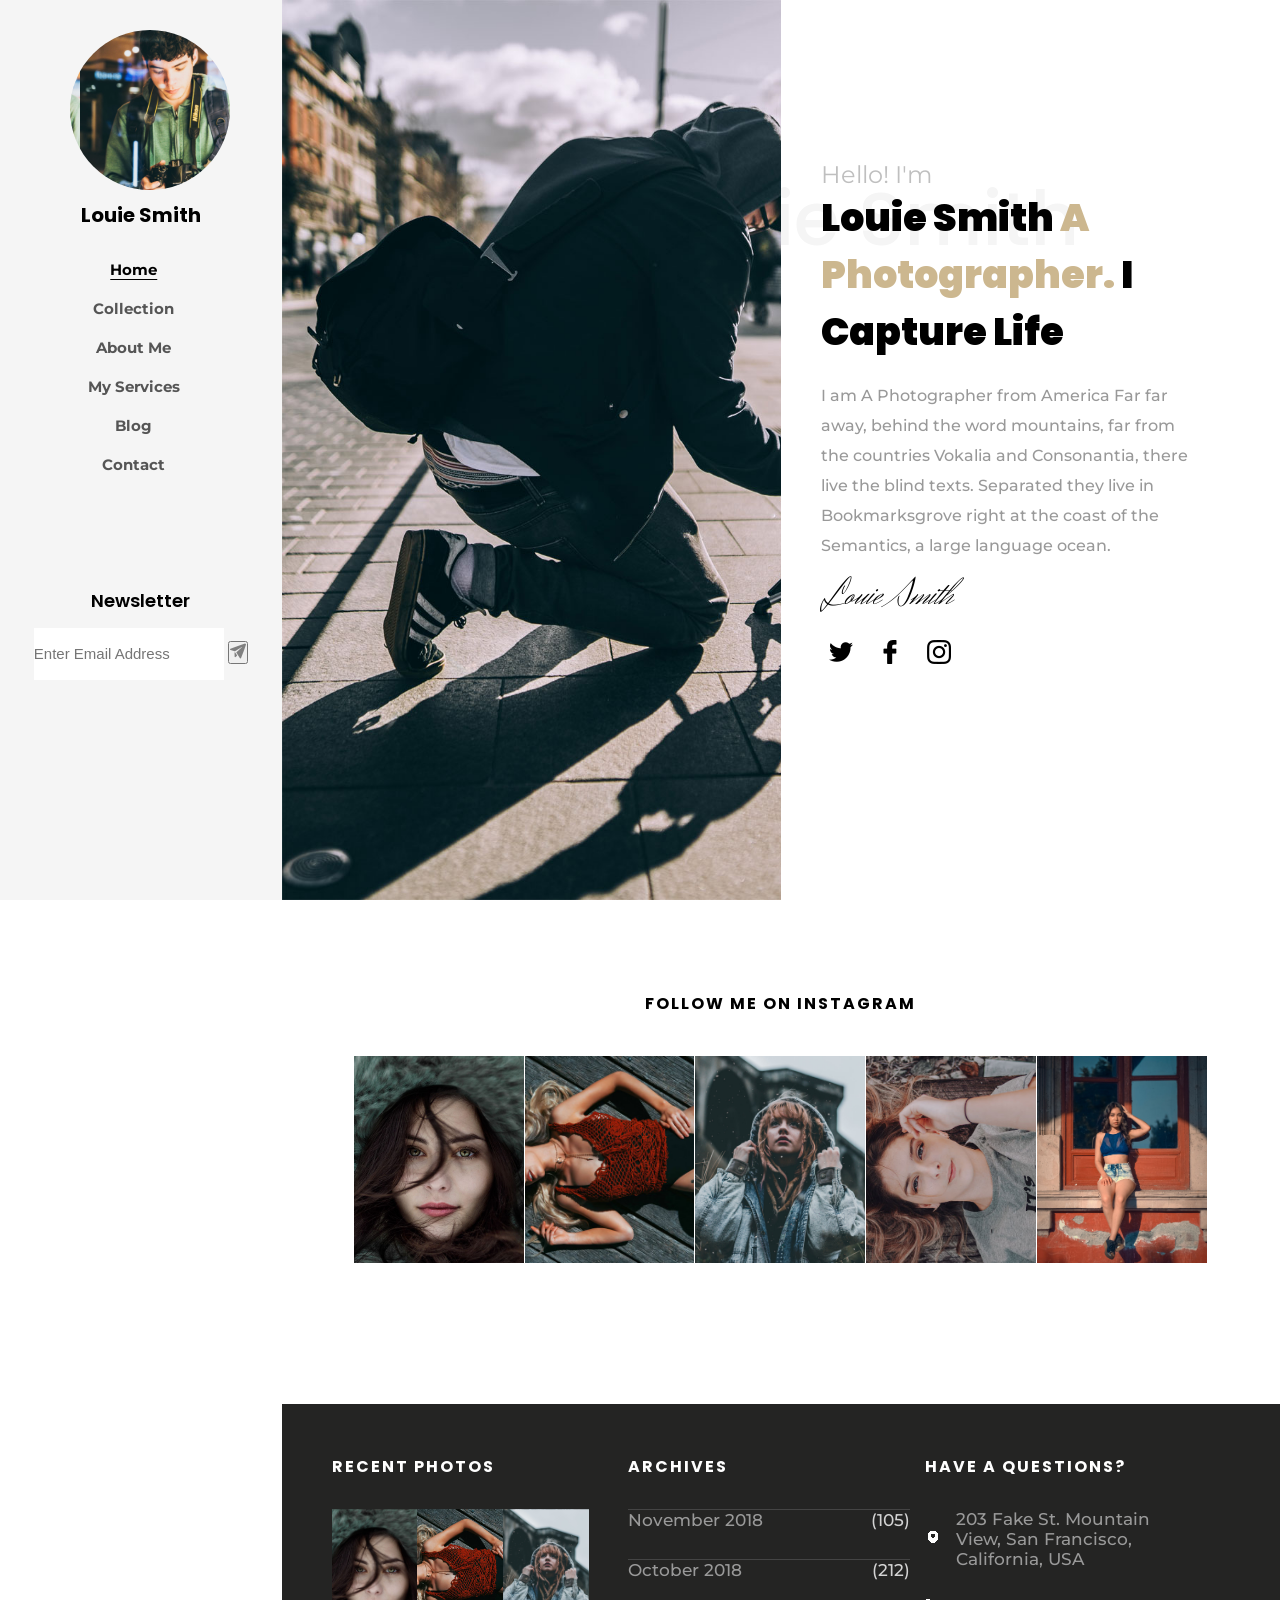
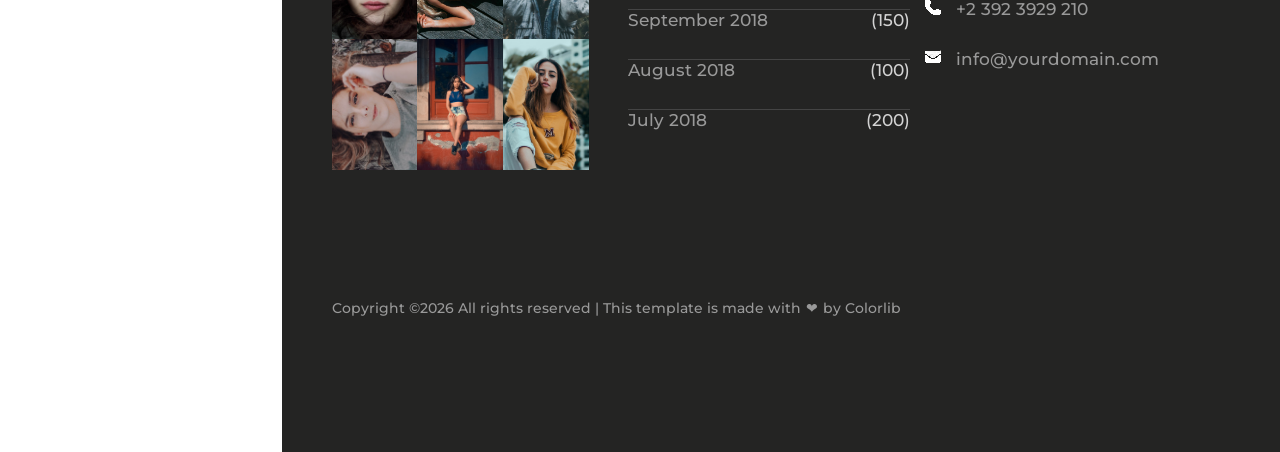
==== index.html @ a9728c2d "first commit" ====
<!DOCTYPE html>
<html lang="en">

<head>
    <link rel="preconnect" href="https://fonts.googleapis.com">
    <link rel="preconnect" href="https://fonts.gstatic.com" crossorigin>
    <link href="https://fonts.googleapis.com/css2?family=Herr+Von+Muellerhoff&display=swap" rel="stylesheet">
    <link rel="preconnect" href="https://fonts.googleapis.com">
    <link rel="preconnect" href="https://fonts.gstatic.com" crossorigin>
    <link href="https://fonts.googleapis.com/css2?family=Montserrat:ital,wght@0,100..900;1,100..900&display=swap"
        rel="stylesheet">
    <link rel="preconnect" href="https://fonts.googleapis.com">
    <link rel="preconnect" href="https://fonts.gstatic.com" crossorigin>
    <link href="https://fonts.googleapis.com/css2?family=Poppins:wght@700&display=swap" rel="stylesheet">
    <meta charset="UTF-8">
    <meta name="viewport" content="width=device-width, initial-scale=1.0">
    <title>Document</title>
    <link rel="stylesheet" href="style.css">
</head>

<body>
    <header>
        <div class="imgauth">
        </div>
        <h2 href="">Louie Smith</h2>
        <nav>
            <ul>
                <li><a class="home" href="index.html">Home</a></li>
                <li><a class="collection" href="collection.html">Collection</a></li>
                <li><a class="about" href="aboutme.html">About Me</a></li>
                <li><a class="services" href="services.html">My Services</a></li>
                <li><a class="blog" href="blog.html">Blog</a></li>
                <li><a class="contact" href="contact.html">Contact</a></li>
            </ul>

            <div class="newsle">
                <h3>Newsletter</h3>
                <form action="">
                    <input type="email" placeholder="Enter Email Address">
                    <button type="submit"></button>
                </form>
            </div>
        </nav>
    </header>
    <div class="content">
        <section>
            <div class="imglouie">
            </div>
            <div class="textlouie">
                <h2>Hello! I'm</h2>
                <h4>Louie Smith</h4>
                <h1>Louie Smith <span class="h1a">A Photographer.</span> I Capture Life</h1>
                <p>I am A Photographer from America Far far away, behind the word mountains, far from the countries
                    Vokalia and Consonantia, there live the blind texts. Separated they live in Bookmarksgrove right at
                    the coast of the Semantics, a large language ocean.</p>
                <h3>Louie Smith</h3>
                <a href="#"><span class="twitter"></span>
                </a><a href="#"><span class="facebook"></span>
                </a><a href="#"><span class="instagram"></span></a>
            </div>
            <div class="instaphotos">
                <h1>FOLLOW ME ON INSTAGRAM</h1>
                <div class="photos">
                    <div class="img1">
                    </div>
                    <div class="img2">
                    </div>
                    <div class="img3">
                    </div>
                    <div class="img4">
                    </div>
                    <div class="img5">
                    </div>
                </div>
            </div>
        </section>
        <footer>
            <div class="recentphotos">
                <h1>RECENT PHOTOS</h1>
                <div class="rimage1"></div>
                <div class="rimage2"></div>
                <div class="rimage3"></div>
                <div class="rimage4"></div>
                <div class="rimage5"></div>
                <div class="rimage6"></div>
            </div>
            <div class="archives">
                <h1>ARCHIVES</h1>
                <a class="nov" href="">
                    <span>November 2018</span> <span class="nb">(105)</span>
                </a>
                <a class="oct" href="">
                    <span>October 2018</span> <span class="nb">(212)</span>
                </a>
                <a class="sep" href="">
                    <span>September 2018</span> <span class="nb">(150)</span>
                </a>
                <a class="aug" href="">
                    <span>August 2018</span> <span class="nb">(100)</span>
                </a>
                <a class="jul" href="">
                    <span>July 2018</span> <span class="nb">(200)</span>
                </a>
            </div>
            <div class="havequestion">
                <h1>HAVE A QUESTIONS?</h1>
                <div class="item">
                    <span class="loc"></span>
                    <p>203 Fake St. Mountain View, San Francisco, California, USA</p>
                </div>
                <div class="item">
                    <span class="phone"></span>
                    <p>+2 392 3929 210</p>
                </div>
                <div class="item">
                    <span class="email"></span>
                    <p>info@yourdomain.com</p>
                </div>
            </div>
            <p class="copy">Copyright ©2026 All rights reserved | This template is made with <span></span> by Colorlib</p>
        </footer>
    </div>
</body>

</html>
---- style.css ----
*{
    margin: 0;
    padding: 0;
    box-sizing: border-box;
}

.home{
    color: black;
    text-decoration: underline 1px solid;
    text-underline-offset: 4px;
}

body{
    display: flex;
}

ul{
    list-style: none;

}

.imgauth{
    width: 160px;
    height: 160px;
    background-image: url("img/author.jpg");
    background-size: cover;
    border-radius: 100%;
    margin-top: 30px;
    margin-bottom: 10px;
    background-position: 10px;
    position: relative;
    left: 25%;
}

header  {
    width: 22%;
    height: 100vh;
    background-color: #F5F5F5;
    text-align: center;
    position: sticky;
    top: 0;
    float: left;
}

header h2 {
    margin-bottom: 30px;
    font-family: "Poppins", sans-serif;
    font-weight: 700;
    font-style: normal;
    font-size: 20px;
}

header li{
    margin-top: 20px;
}

header a{
    text-decoration: none;
    color: #555555;
    font-family: "Montserrat", sans-serif;
  font-optical-sizing: auto;
  font-weight: 700;
  font-style: normal;
  font-size: 15px;
    position: relative;
    transition: color 0.3s ease;
}

header a::after {
    content: '';
    position: absolute;
    bottom: -4px;
    left: 50%;
    transform: translateX(-50%);
    width: 0;
    height: 1px;
    background-color: black;
    transition: width 0.3s ease;
}

header a:hover{
    color: black;
}

header a:hover::after {
    width: 100%;
}
 
.newsle{
    margin-top: 40%;
}

.newsle h3{
    font-family: "Poppins", sans-serif;
  font-weight: 600;
  font-style: normal;
  font-size: 18px;
    margin-bottom: 5%;
}

.content{
    width: 78%;
    display: flex;
    flex-direction: column;
}

section {
    width: 100%;
    height: 156vh;
    background-color: #ffffff;
    display: flex;
    flex-wrap: wrap;
    align-content: flex-start;
    justify-content: center;
    z-index: -2;
    
}

.imglouie{ 
    width: 50%;
    height: 100vh;
    background-image: url("img/author-2.jpg");
    background-size: cover;
    display: flex;
}

.textlouie{
    width: 50%;
    padding: 40px;
    margin-top: 12%;
    height: 93.5vh;
}

.textlouie h4{
    position: absolute;
    color: #F5F5F5;
    font-size: 75px;
    font-family: "Poppins", sans-serif;
    font-weight: 500;
    font-style: normal;
    z-index: -1;
    top: 18vh;
    right: 15.7%;
}

.textlouie h1{
    font-family: "Poppins", sans-serif;
  font-weight: 900;
  font-style: normal;
  font-size: 38px;
  width: 90%;
}
.h1a {
    color: #ccb78f;
}

.textlouie h2{
    font-family: "Montserrat", sans-serif;
  font-weight: 400;
  font-style: normal;
  font-size: 24px;
  color: #bfbfbf;
}

.textlouie p{
    margin-top: 5%;
    font-size: 16px;
    color: #999;
    font-family: "Montserrat", sans-serif;
    font-weight: 500;
    font-style: normal;
    width: 90%;
    line-height: 30px;
}

.textlouie h3{
    margin-top: 2%;
    font-family: "Herr Von Muellerhoff", cursive;
  font-weight: 400;
  font-style: normal;
  font-size: 38px;
  margin-bottom: 4%;
}

a span.twitter{
    margin-left: 2%;
}

a{  
    margin-right: 5%;
    width: 50px;
    height: 50px;
    text-decoration: none;
}

.twitter::before{
    content: url("img/twitter24.png");
    
}
.facebook::before{
    content: url("img/logo-do-facebook24.png");
}
.instagram::before{
    content: url("img/instagram24.png");
}

.instaphotos{
    width: 100%;
    height: 50vh;
    display: flex;
    flex-direction: column;
    align-items: center;
    justify-content: flex-start;
    margin-top: 3%;
}

.instaphotos h1{
    font-family: "Poppins", sans-serif;
    font-weight: 700;
    font-style: normal;
    font-size: 16px;
    letter-spacing: 2px;
    margin-bottom: 4%;
}

.photos{
    width: 100%;
    flex-wrap: nowrap;
    display: flex;
    align-items: center;
    justify-content: center;
}

.img1{
    background: url("/img/image_1.jpg");
    background-size: cover;
    background-position: center;
    width: 17%;
    height: 23vh;
    margin-right: 0.1%;
}

.img2{
    background: url("/img/image_2.jpg");
    background-size: cover;
    background-position: center;
    width: 17%;
    height: 23vh;
    margin-right: 0.1%;

}

.img3{
    background: url("/img/image_3.jpg");
    background-size: cover;
    background-position: center;
    width: 17%;
    height: 23vh;
    margin-right: 0.1%;
}

.img4{
    background: url("/img/image_4.jpg");
    background-size: cover;
    background-position: center;
    width: 17%;
    height: 23vh;
    margin-right: 0.1%;
}

.img5{
    background: url("/img/image_5.jpg");
    background-size: cover;
    background-position: center;
    width: 17%;
    height: 23vh;
    margin-right: 0.1%;
}

.img1:hover::after, .img2:hover::after, .img3:hover::after, .img4:hover::after, .img5:hover::after{
    content: url("/img/instagram32w.png");
    position: absolute;
    top: 50%;
    left: 50%;
    transform: translate(-50%, -50%);
    transition: 0.5s ease ;
}

.img1:hover, .img2:hover, .img3:hover, .img4:hover, .img5:hover{
    filter: brightness(80%);
    transition: filter 0.3s ease;
}

form{
    width: 224;
    height: 52px;
}

input {
    border: 0;
    width: 224;
    height: 52px;
    font-size: 15px;
}

button::before{
    border: 0;
    background-color: none;
    content: url("img/paper-plane.png");
}

.copy{
    margin-top: 5%;
    font-family: "Montserrat", sans-serif;
    font-weight: 500;
    font-style: normal;
    font-size: 14px;
    color: #999;
    display: flex;
    align-items: end;
    width: 100%;
}

.copy span::before{
    content: "❤︎";
    margin: 0 5px;
}

footer{
    height: 72vh;
    flex-wrap: wrap;
    display: flex;
    align-items: flex-start;
    background-color: #242423;
    padding: 5%;
    width: 100%;
    box-sizing: border-box;
}
footer h1{
    width: 100%;
    margin-bottom: 10%;
    font-family: "Poppins", sans-serif;
    font-weight: 700;
    font-style: normal;
    font-size: 16px;
    letter-spacing: 2px;
    color: #ffffff;
}

.recentphotos{
    width: 30%;
    display: flex;
    flex-wrap: wrap;
}

.rimage1{
    background: url("img/image_1.jpg");
    background-size: cover;
    background-position: center;
    width: 29%;
    height: 14.5vh;
}
.rimage2{
    background: url("img/image_2.jpg");
    background-size: cover;
    background-position: center;
    width: 29%;
    height: 14.5vh;
}

.rimage3{
    background: url("img/image_3.jpg");
    background-size: cover;
    background-position: center;
    width: 29%;
    height: 14.5vh;
}

.rimage4{
    background: url("img/image_4.jpg");
    background-size: cover;
    background-position: center;
    width: 29%;
    height: 14.5vh;
}

.rimage5{
    background: url("img/image_5.jpg");
    background-size: cover;
    background-position: center;
    width: 29%;
    height: 14.5vh;
}

.rimage6{
    background: url("img/image_6.jpg");
    background-size: cover;
    background-position: center;
    width: 29%;
    height: 14.5vh;
}

.archives{
    display: flex;
    flex-wrap: wrap;
}

.nb{
    color: #fffc;
}

.archives a{
    color: #999;
    display: flex;
    justify-content: space-between;
    width: 100%;
    font-family: "Montserrat", sans-serif;
    font-weight: 500;
    font-style: normal;
    font-size: 17px;
    border-top: 1px solid #444;
    text-decoration: none;
}

.recentphotos,
.archives,
.havequestion{
    width: 33%;
    flex-shrink: 0;
}

.havequestion{
    display: flex;
    flex-wrap: wrap;
}


.item{
    display: flex;
    align-items: center;
    margin-bottom: 20px;
    margin-right: 10%;
}

.item span{
    margin-right: 10px;
}

.havequestion span, .havequestion p{
    color: #999;
     justify-content: space-between;
    font-family: "Montserrat", sans-serif;
    font-weight: 500;
    font-style: normal;
    font-size: 17px;
    display: flex;
    margin-bottom: 10px;
}

.loc::before{
    content: url("img/location.png");
    margin-right: 5px;
}

.phone::before{
    content: url("img/telephone.png");
    margin-right: 5px;
}

.email::before{
    content: url("img/email.png");
    margin-right: 5px;
}
/*.poppins-bold {
  font-family: "Poppins", sans-serif;
  font-weight: 700;
  font-style: normal;
}
.montserrat-title {
  font-family: "Montserrat", sans-serif;
  font-optical-sizing: auto;
  font-weight: 100;
  font-style: normal;
}
.herr-von-muellerhoff-regular {
  font-family: "Herr Von Muellerhoff", cursive;
  font-weight: 400;
  font-style: normal;
}
*/
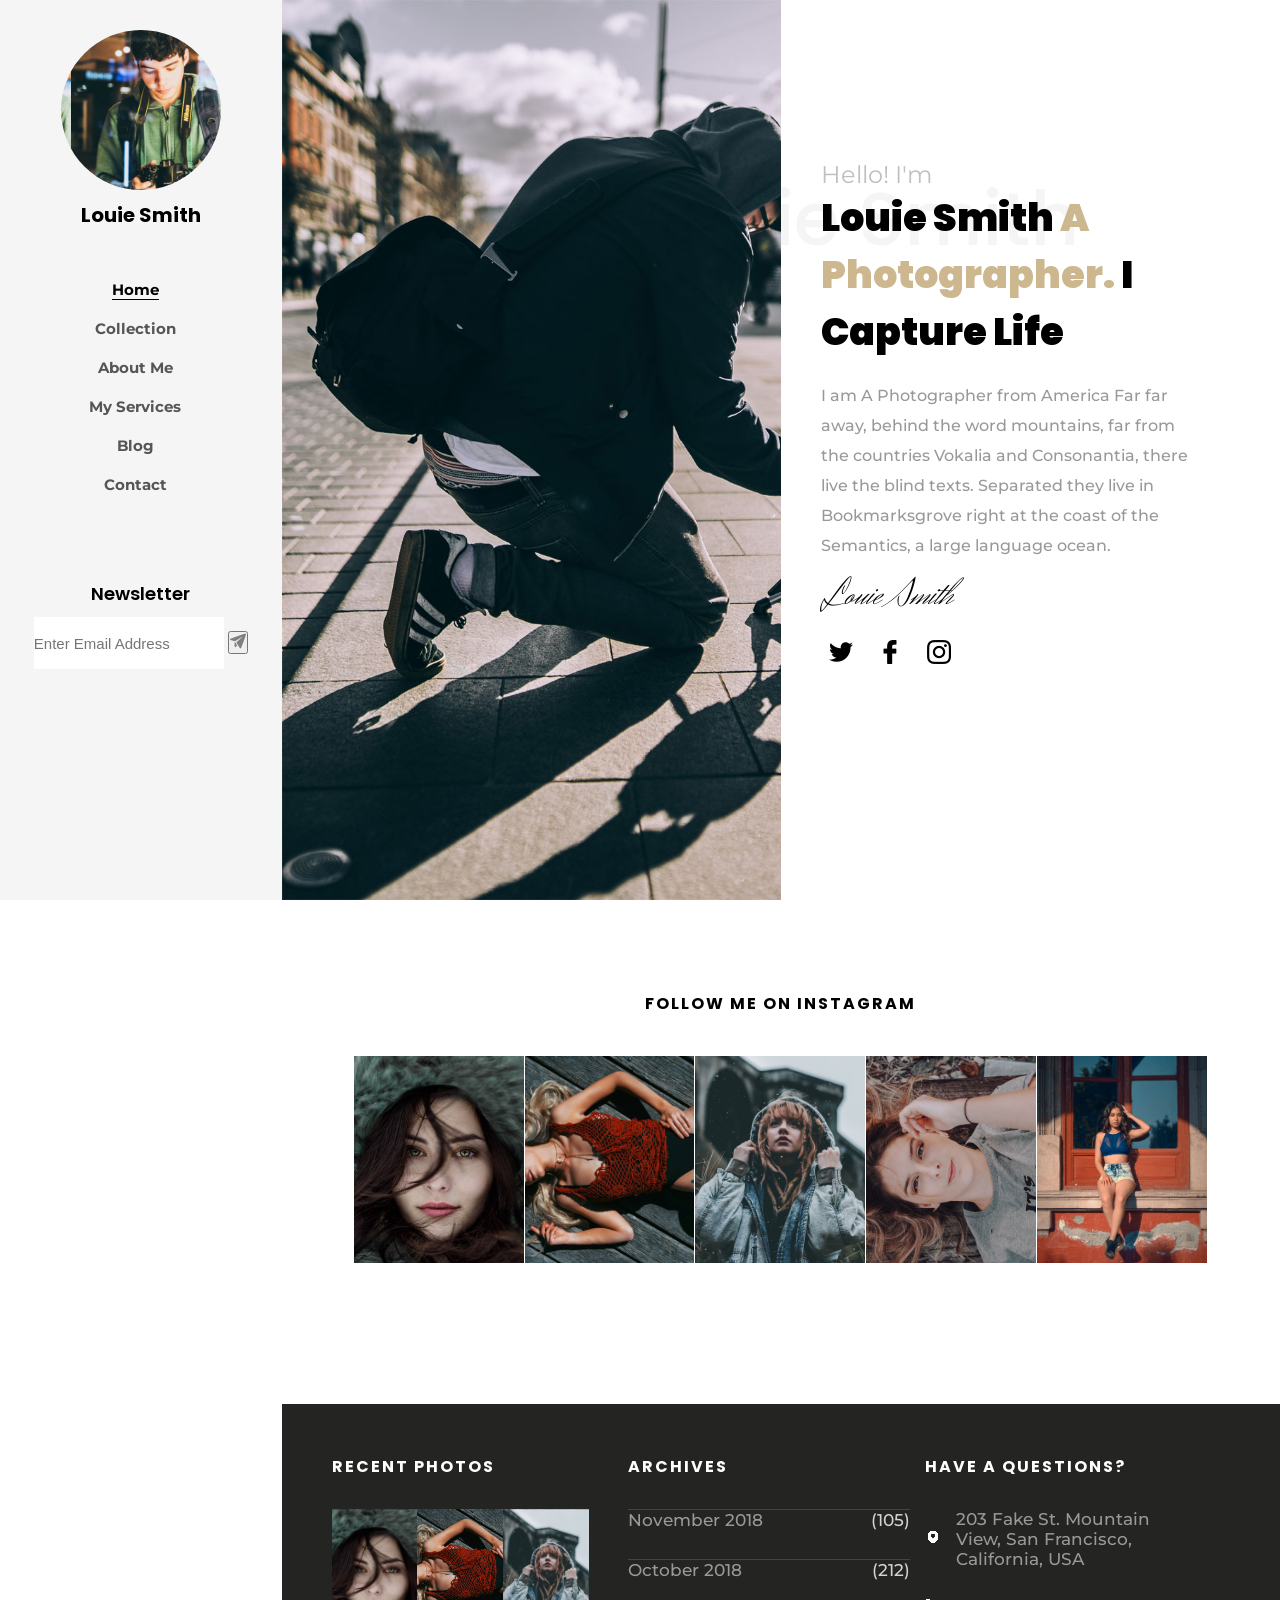
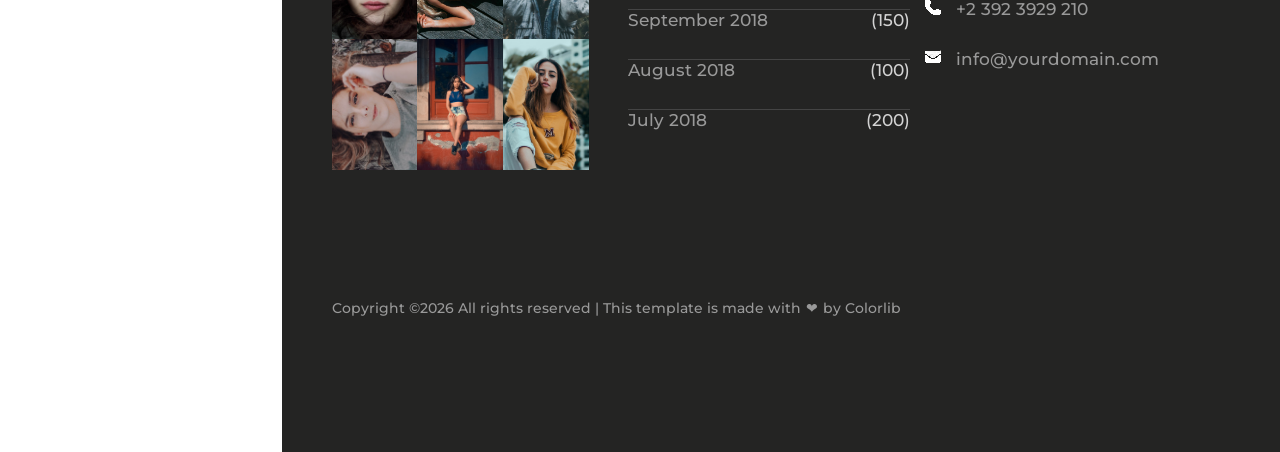
==== commit fee9b469: "add: Adicionando titulo e favicon" ====
--- a/index.html
+++ b/index.html
@@ -14,7 +14,8 @@
     <link href="https://fonts.googleapis.com/css2?family=Poppins:wght@700&display=swap" rel="stylesheet">
     <meta charset="UTF-8">
     <meta name="viewport" content="width=device-width, initial-scale=1.0">
-    <title>Document</title>
+    <title>Louie Smith</title>
+    <link rel="icon" href="img/mode-portrait.png" type="image/png">
     <link rel="stylesheet" href="style.css">
 </head>
 
--- a/style.css
+++ b/style.css
@@ -19,6 +19,7 @@
 
 }
 
+
 .imgauth{
     width: 160px;
     height: 160px;
@@ -28,8 +29,6 @@
     margin-top: 30px;
     margin-bottom: 10px;
     background-position: 10px;
-    position: relative;
-    left: 25%;
 }
 
 header  {
@@ -40,6 +39,9 @@
     position: sticky;
     top: 0;
     float: left;
+    display: flex;
+    flex-direction: column;
+    align-items: center;
 }
 
 header h2 {
@@ -232,7 +234,7 @@
 }
 
 .img1{
-    background: url("/img/image_1.jpg");
+    background: url("img/image_1.jpg");
     background-size: cover;
     background-position: center;
     width: 17%;
@@ -241,7 +243,7 @@
 }
 
 .img2{
-    background: url("/img/image_2.jpg");
+    background: url("img/image_2.jpg");
     background-size: cover;
     background-position: center;
     width: 17%;
@@ -251,7 +253,7 @@
 }
 
 .img3{
-    background: url("/img/image_3.jpg");
+    background: url("img/image_3.jpg");
     background-size: cover;
     background-position: center;
     width: 17%;
@@ -260,7 +262,7 @@
 }
 
 .img4{
-    background: url("/img/image_4.jpg");
+    background: url("img/image_4.jpg");
     background-size: cover;
     background-position: center;
     width: 17%;
@@ -269,7 +271,7 @@
 }
 
 .img5{
-    background: url("/img/image_5.jpg");
+    background: url("img/image_5.jpg");
     background-size: cover;
     background-position: center;
     width: 17%;
@@ -278,7 +280,7 @@
 }
 
 .img1:hover::after, .img2:hover::after, .img3:hover::after, .img4:hover::after, .img5:hover::after{
-    content: url("/img/instagram32w.png");
+    content: url("img/instagram32w.png");
     position: absolute;
     top: 50%;
     left: 50%;
